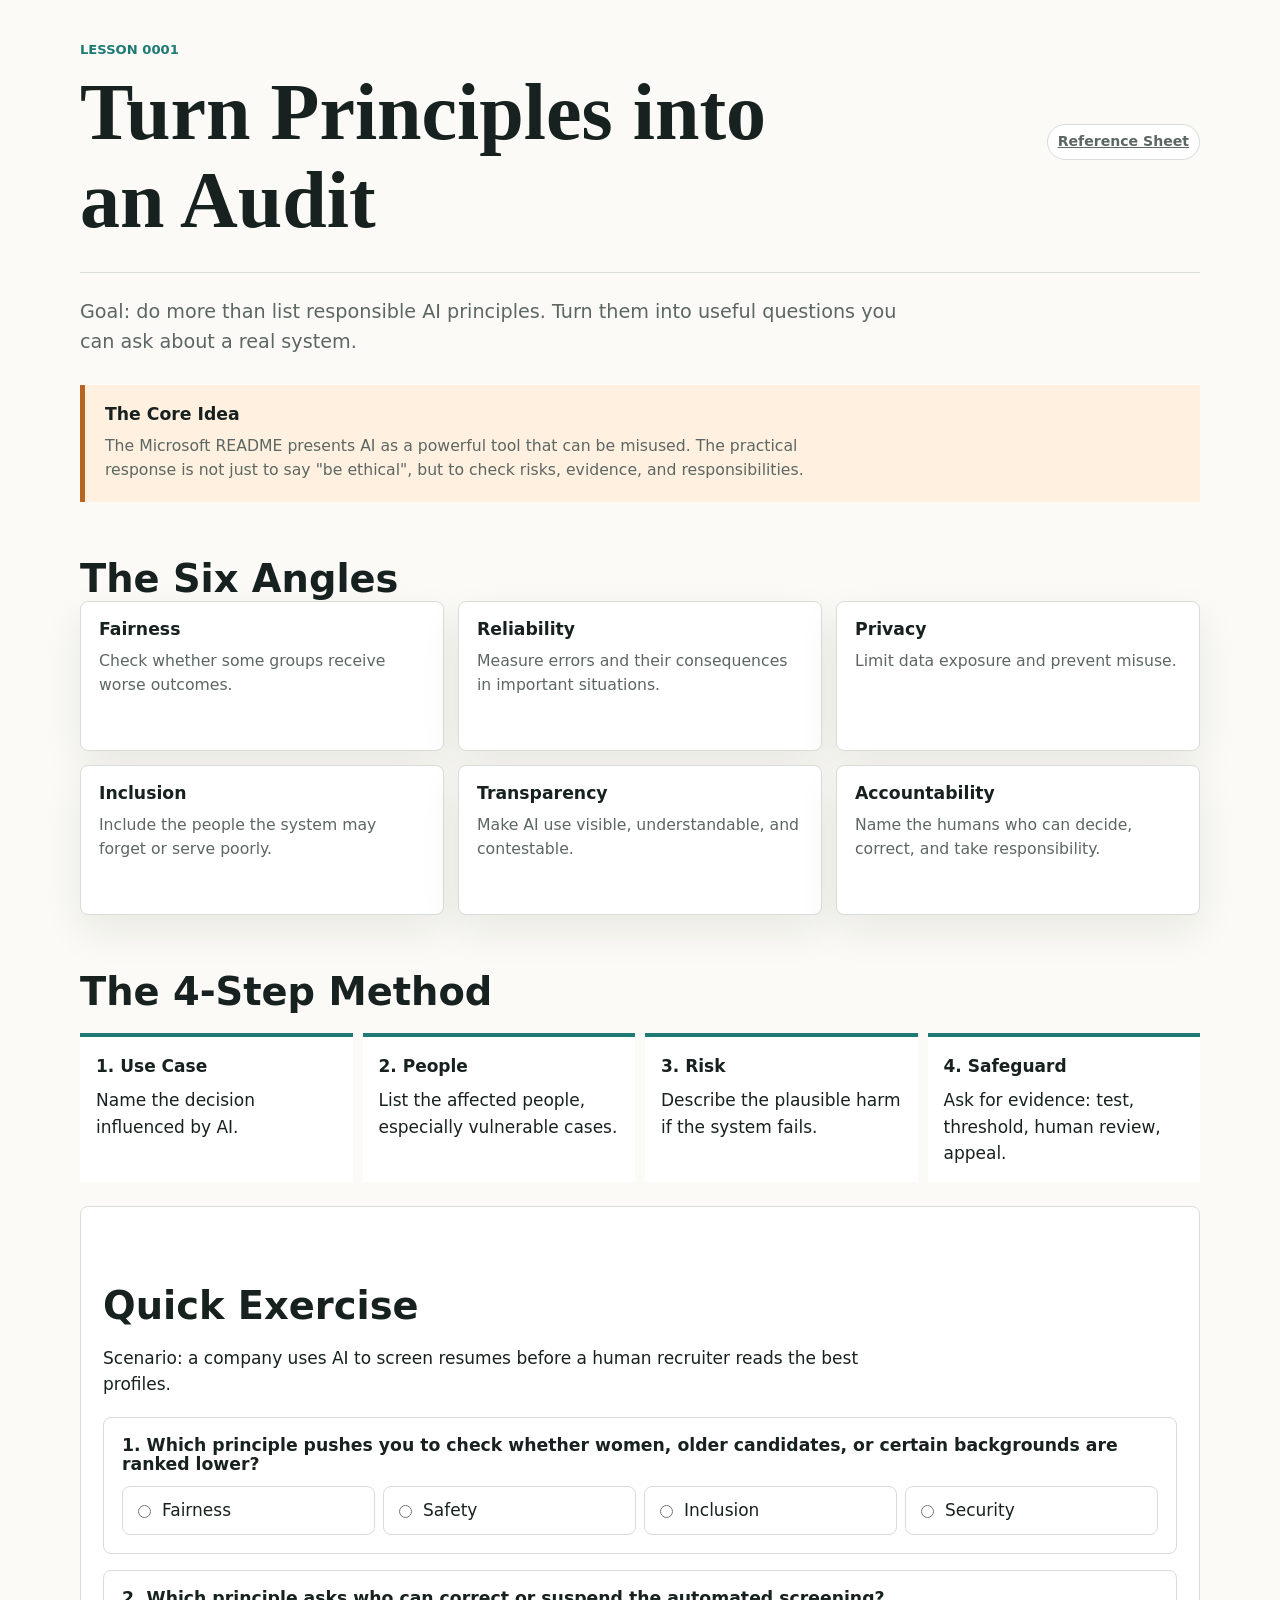
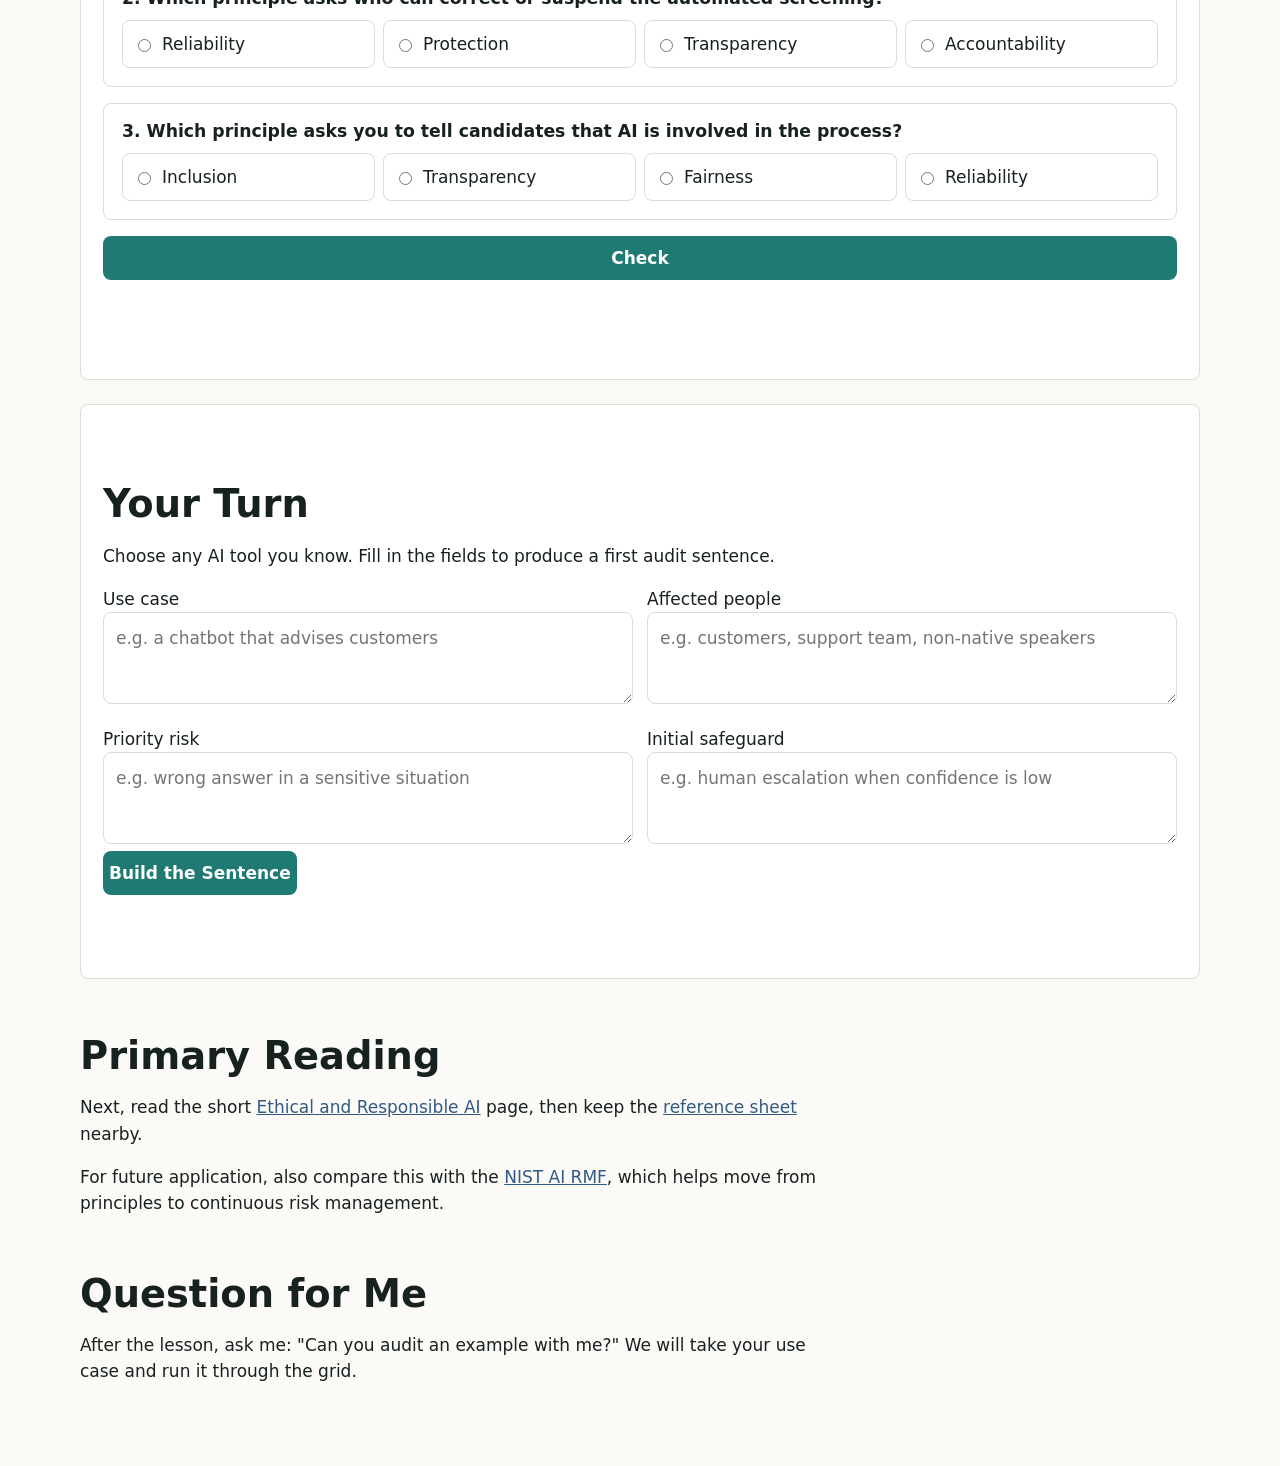
==== lessons/0001-transformer-les-principes-en-audit.html @ 4d289f44 "Initial responsible AI learning site" ====
<!doctype html>
<html lang="en">
  <head>
    <meta charset="utf-8" />
    <meta name="viewport" content="width=device-width, initial-scale=1" />
    <title>Lesson 0001 - Turn Principles into an Audit</title>
    <link rel="stylesheet" href="../assets/course.css" />
  </head>
  <body>
    <main class="page">
      <nav class="topbar">
        <div>
          <p class="kicker">Lesson 0001</p>
          <h1>Turn Principles into an Audit</h1>
        </div>
        <a class="pill" href="../reference/principes-ia-responsable.html">Reference Sheet</a>
      </nav>

      <p class="lede">
        Goal: do more than list responsible AI principles. Turn them into useful questions you can ask about a real system.
      </p>

      <section class="callout">
        <h3>The Core Idea</h3>
        <p>
          The Microsoft README presents AI as a powerful tool that can be misused. The practical response is not just to say "be ethical", but to check risks, evidence, and responsibilities.
        </p>
      </section>

      <section>
        <h2>The Six Angles</h2>
        <div class="grid">
          <article class="card">
            <h3>Fairness</h3>
            <p>Check whether some groups receive worse outcomes.</p>
          </article>
          <article class="card">
            <h3>Reliability</h3>
            <p>Measure errors and their consequences in important situations.</p>
          </article>
          <article class="card">
            <h3>Privacy</h3>
            <p>Limit data exposure and prevent misuse.</p>
          </article>
          <article class="card">
            <h3>Inclusion</h3>
            <p>Include the people the system may forget or serve poorly.</p>
          </article>
          <article class="card">
            <h3>Transparency</h3>
            <p>Make AI use visible, understandable, and contestable.</p>
          </article>
          <article class="card">
            <h3>Accountability</h3>
            <p>Name the humans who can decide, correct, and take responsibility.</p>
          </article>
        </div>
      </section>

      <section>
        <h2>The 4-Step Method</h2>
        <div class="steps">
          <div class="step">
            <strong>1. Use Case</strong>
            Name the decision influenced by AI.
          </div>
          <div class="step">
            <strong>2. People</strong>
            List the affected people, especially vulnerable cases.
          </div>
          <div class="step">
            <strong>3. Risk</strong>
            Describe the plausible harm if the system fails.
          </div>
          <div class="step">
            <strong>4. Safeguard</strong>
            Ask for evidence: test, threshold, human review, appeal.
          </div>
        </div>
      </section>

      <section class="exercise">
        <h2>Quick Exercise</h2>
        <p>
          Scenario: a company uses AI to screen resumes before a human recruiter reads the best profiles.
        </p>

        <form id="quiz" class="quiz" onsubmit="event.preventDefault(); markQuiz('quiz', { q1: 'Fairness', q2: 'Accountability', q3: 'Transparency' });">
          <div class="question">
            <h3>1. Which principle pushes you to check whether women, older candidates, or certain backgrounds are ranked lower?</h3>
            <div class="choices">
              <label><input type="radio" name="q1" value="Fairness" /> Fairness</label>
              <label><input type="radio" name="q1" value="Safety" /> Safety</label>
              <label><input type="radio" name="q1" value="Inclusion" /> Inclusion</label>
              <label><input type="radio" name="q1" value="Security" /> Security</label>
            </div>
          </div>

          <div class="question">
            <h3>2. Which principle asks who can correct or suspend the automated screening?</h3>
            <div class="choices">
              <label><input type="radio" name="q2" value="Reliability" /> Reliability</label>
              <label><input type="radio" name="q2" value="Protection" /> Protection</label>
              <label><input type="radio" name="q2" value="Transparency" /> Transparency</label>
              <label><input type="radio" name="q2" value="Accountability" /> Accountability</label>
            </div>
          </div>

          <div class="question">
            <h3>3. Which principle asks you to tell candidates that AI is involved in the process?</h3>
            <div class="choices">
              <label><input type="radio" name="q3" value="Inclusion" /> Inclusion</label>
              <label><input type="radio" name="q3" value="Transparency" /> Transparency</label>
              <label><input type="radio" name="q3" value="Fairness" /> Fairness</label>
              <label><input type="radio" name="q3" value="Reliability" /> Reliability</label>
            </div>
          </div>

          <button type="submit">Check</button>
          <p class="feedback" aria-live="polite"></p>
        </form>
      </section>

      <section class="exercise">
        <h2>Your Turn</h2>
        <p>
          Choose any AI tool you know. Fill in the fields to produce a first audit sentence.
        </p>
        <div class="grid two">
          <label>
            Use case
            <textarea id="context" placeholder="e.g. a chatbot that advises customers"></textarea>
          </label>
          <label>
            Affected people
            <textarea id="affected" placeholder="e.g. customers, support team, non-native speakers"></textarea>
          </label>
          <label>
            Priority risk
            <textarea id="risk" placeholder="e.g. wrong answer in a sensitive situation"></textarea>
          </label>
          <label>
            Initial safeguard
            <textarea id="guardrail" placeholder="e.g. human escalation when confidence is low"></textarea>
          </label>
        </div>
        <button type="button" onclick="buildAudit()">Build the Sentence</button>
        <p id="audit-output" class="feedback" aria-live="polite"></p>
      </section>

      <section>
        <h2>Primary Reading</h2>
        <p>
          Next, read the short <a href="https://github.com/microsoft/AI-For-Beginners/blob/main/lessons/7-Ethics/README.md">Ethical and Responsible AI</a> page, then keep the <a href="../reference/principes-ia-responsable.html">reference sheet</a> nearby.
        </p>
        <p>
          For future application, also compare this with the <a href="https://www.nist.gov/itl/ai-risk-management-framework">NIST AI RMF</a>, which helps move from principles to continuous risk management.
        </p>
      </section>

      <section>
        <h2>Question for Me</h2>
        <p>
          After the lesson, ask me: "Can you audit an example with me?" We will take your use case and run it through the grid.
        </p>
      </section>
    </main>
    <script src="../assets/rai-lesson.js"></script>
  </body>
</html>
---- assets/course.css ----
:root {
  color-scheme: light;
  --paper: #fbfaf6;
  --ink: #17211f;
  --muted: #5c6764;
  --line: #d8ded7;
  --teal: #1f7a74;
  --teal-soft: #e6f3f1;
  --blue: #315a86;
  --amber: #b86523;
  --amber-soft: #fff0df;
  --rose: #93445b;
  --white: #ffffff;
  --shadow: 0 16px 40px rgba(23, 33, 31, 0.08);
  font-family: Inter, ui-sans-serif, system-ui, -apple-system, BlinkMacSystemFont, "Segoe UI", sans-serif;
}

* {
  box-sizing: border-box;
}

html {
  background: var(--paper);
  color: var(--ink);
}

body {
  margin: 0;
  font-size: 17px;
  line-height: 1.55;
}

a {
  color: var(--blue);
}

.page {
  width: min(1120px, calc(100% - 32px));
  margin: 0 auto;
  padding: 40px 0 64px;
}

.topbar {
  display: flex;
  justify-content: space-between;
  gap: 16px;
  align-items: center;
  padding-bottom: 28px;
  border-bottom: 1px solid var(--line);
}

.kicker {
  margin: 0 0 8px;
  color: var(--teal);
  font-size: 0.82rem;
  font-weight: 800;
  text-transform: uppercase;
}

h1,
h2,
h3 {
  margin: 0;
  line-height: 1.1;
}

h1 {
  max-width: 780px;
  font-family: Georgia, "Times New Roman", serif;
  font-size: clamp(2.4rem, 8vw, 5rem);
  font-weight: 700;
}

h2 {
  margin-top: 56px;
  font-size: clamp(1.65rem, 4vw, 2.4rem);
}

h3 {
  font-size: 1.08rem;
}

p {
  max-width: 760px;
}

.lede {
  max-width: 820px;
  margin: 24px 0 0;
  color: var(--muted);
  font-size: 1.2rem;
}

.pill {
  display: inline-flex;
  align-items: center;
  min-height: 34px;
  padding: 6px 10px;
  border: 1px solid var(--line);
  border-radius: 999px;
  background: var(--white);
  color: var(--muted);
  font-size: 0.88rem;
  font-weight: 700;
  white-space: nowrap;
}

.band {
  margin-top: 36px;
  padding: 28px 0;
  border-block: 1px solid var(--line);
}

.grid {
  display: grid;
  grid-template-columns: repeat(3, minmax(0, 1fr));
  gap: 14px;
}

.two {
  grid-template-columns: repeat(2, minmax(0, 1fr));
}

.card {
  min-height: 150px;
  padding: 18px;
  border: 1px solid var(--line);
  border-radius: 8px;
  background: var(--white);
  box-shadow: var(--shadow);
}

.card p,
.callout p {
  margin: 10px 0 0;
  color: var(--muted);
  font-size: 0.98rem;
}

.callout {
  margin-top: 28px;
  padding: 20px;
  border-left: 5px solid var(--amber);
  background: var(--amber-soft);
}

.principle {
  display: flex;
  gap: 12px;
  align-items: flex-start;
}

.badge {
  display: grid;
  flex: 0 0 32px;
  width: 32px;
  height: 32px;
  place-items: center;
  border-radius: 50%;
  background: var(--teal-soft);
  color: var(--teal);
  font-weight: 900;
}

.steps {
  display: grid;
  grid-template-columns: repeat(4, minmax(0, 1fr));
  gap: 10px;
  margin-top: 20px;
}

.step {
  min-height: 112px;
  padding: 16px;
  border-top: 4px solid var(--teal);
  background: var(--white);
}

.step strong {
  display: block;
  margin-bottom: 8px;
}

.exercise {
  margin-top: 24px;
  padding: 22px;
  border: 1px solid var(--line);
  border-radius: 8px;
  background: var(--white);
}

.quiz {
  display: grid;
  gap: 16px;
  margin-top: 20px;
}

.question {
  padding: 18px;
  border: 1px solid var(--line);
  border-radius: 8px;
  background: #fff;
}

.choices {
  display: grid;
  grid-template-columns: repeat(4, minmax(0, 1fr));
  gap: 8px;
  margin-top: 12px;
}

.choices label {
  display: flex;
  min-height: 48px;
  align-items: center;
  gap: 8px;
  padding: 10px;
  border: 1px solid var(--line);
  border-radius: 8px;
  cursor: pointer;
}

.choices label:has(input:checked) {
  border-color: var(--teal);
  background: var(--teal-soft);
}

button {
  min-height: 44px;
  border: 0;
  border-radius: 8px;
  background: var(--teal);
  color: white;
  font: inherit;
  font-weight: 800;
  cursor: pointer;
}

button:hover {
  background: #165f5a;
}

textarea {
  width: 100%;
  min-height: 92px;
  resize: vertical;
  padding: 12px;
  border: 1px solid var(--line);
  border-radius: 8px;
  font: inherit;
}

.feedback {
  min-height: 32px;
  margin-top: 12px;
  color: var(--rose);
  font-weight: 800;
}

.feedback.good {
  color: var(--teal);
}

.source-list {
  padding-left: 1.2rem;
  color: var(--muted);
}

table {
  width: 100%;
  margin-top: 20px;
  border-collapse: collapse;
  background: var(--white);
}

th,
td {
  padding: 12px;
  border-bottom: 1px solid var(--line);
  text-align: left;
  vertical-align: top;
}

th {
  color: var(--teal);
  font-size: 0.86rem;
  text-transform: uppercase;
}

.print-note {
  margin-top: 32px;
  color: var(--muted);
  font-size: 0.92rem;
}

@media (max-width: 780px) {
  .topbar {
    align-items: flex-start;
    flex-direction: column;
  }

  .grid,
  .two,
  .steps,
  .choices {
    grid-template-columns: 1fr;
  }

  .card {
    min-height: auto;
  }
}

@media print {
  body {
    background: white;
  }

  .page {
    width: auto;
    padding: 0;
  }

  .card,
  .exercise {
    box-shadow: none;
  }

  button,
  textarea,
  .feedback {
    display: none;
  }
}
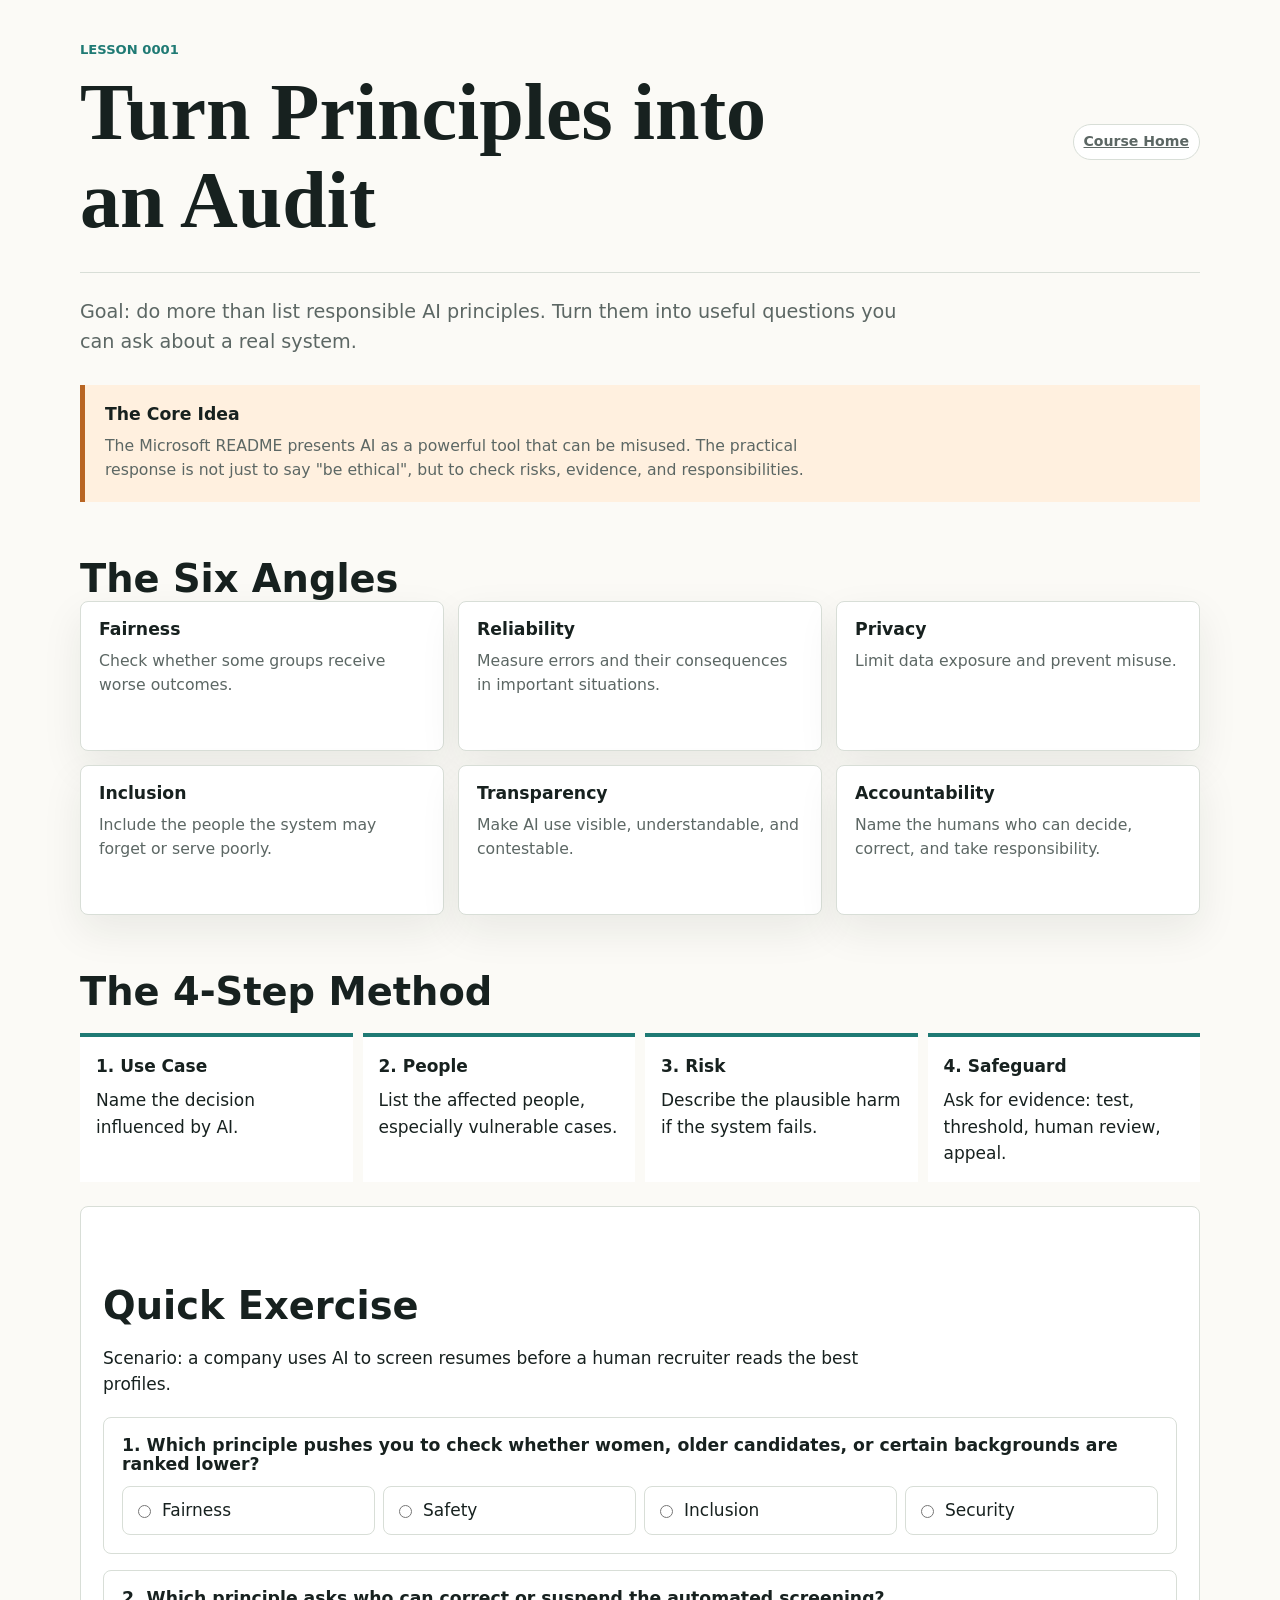
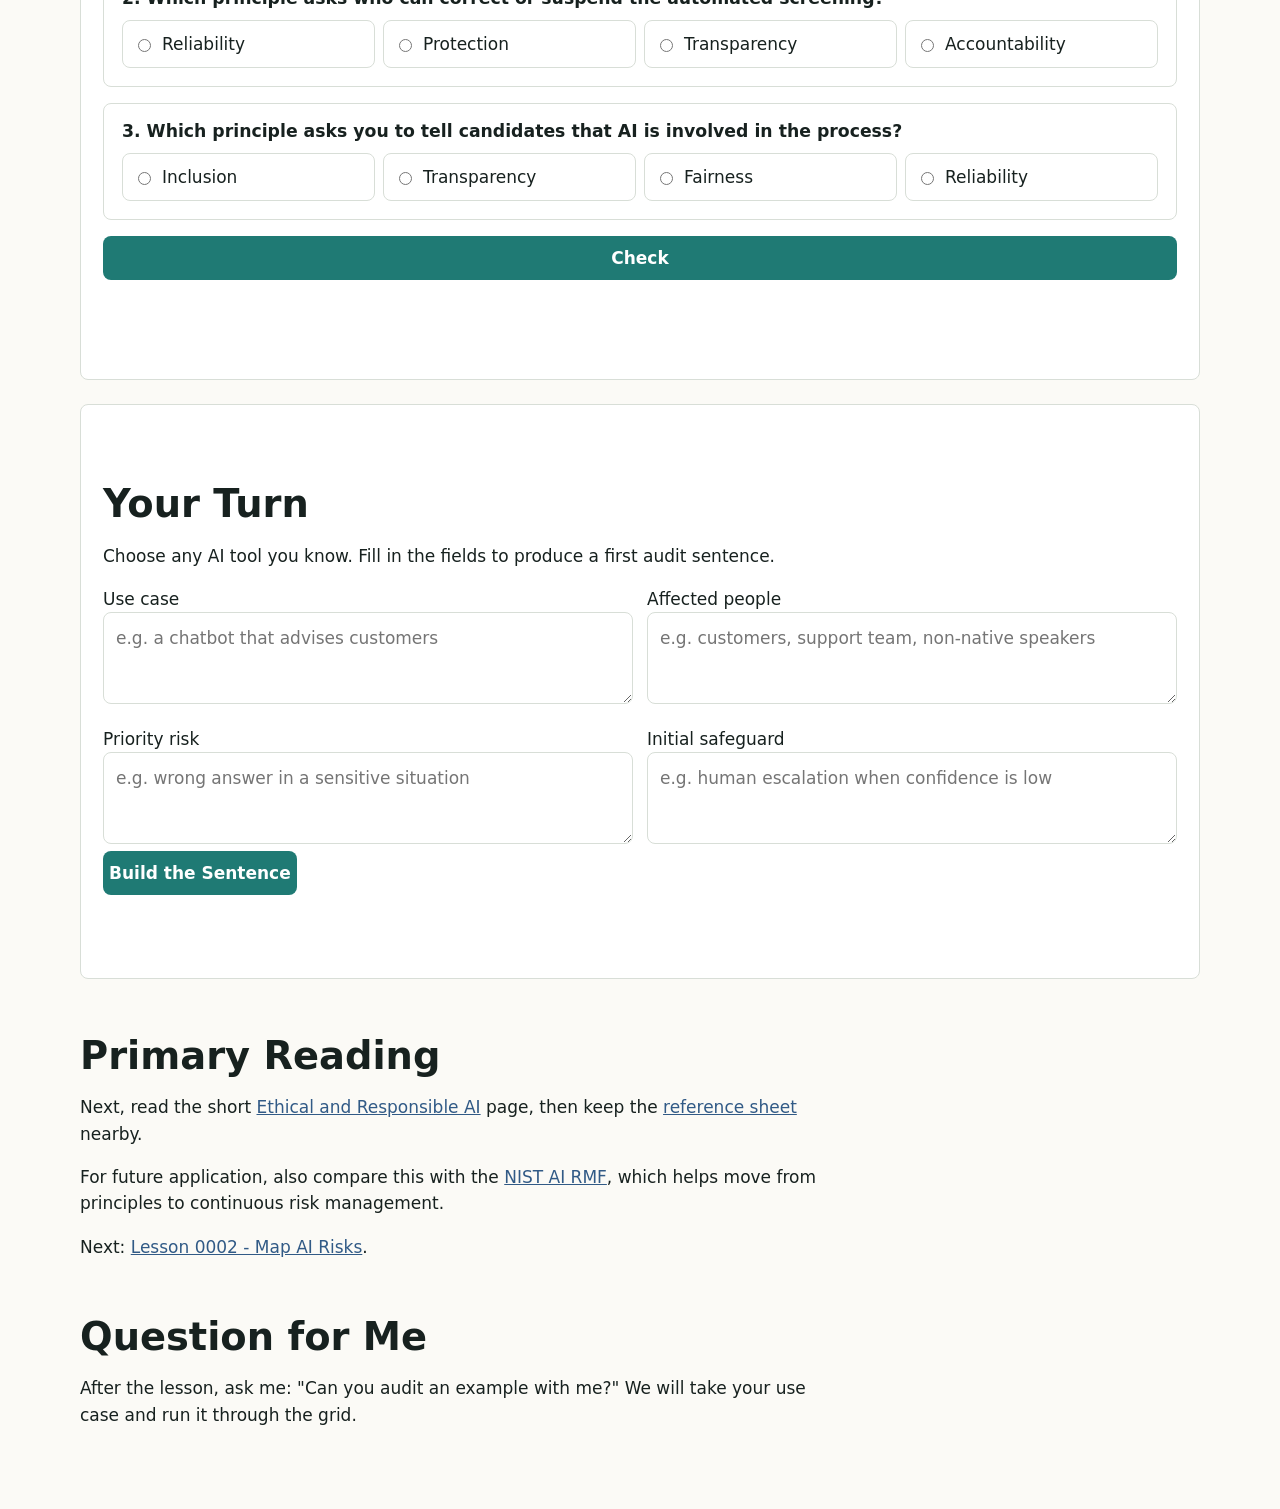
==== commit a6b05718: "Expand responsible AI learning pathway" ====
--- a/lessons/0001-transformer-les-principes-en-audit.html
+++ b/lessons/0001-transformer-les-principes-en-audit.html
@@ -13,7 +13,7 @@
           <p class="kicker">Lesson 0001</p>
           <h1>Turn Principles into an Audit</h1>
         </div>
-        <a class="pill" href="../reference/principes-ia-responsable.html">Reference Sheet</a>
+        <a class="pill" href="../index.html">Course Home</a>
       </nav>
 
       <p class="lede">
@@ -156,6 +156,9 @@
         <p>
           For future application, also compare this with the <a href="https://www.nist.gov/itl/ai-risk-management-framework">NIST AI RMF</a>, which helps move from principles to continuous risk management.
         </p>
+        <p>
+          Next: <a href="0002-map-ai-risks.html">Lesson 0002 - Map AI Risks</a>.
+        </p>
       </section>
 
       <section>
--- a/assets/course.css
+++ b/assets/course.css
@@ -91,6 +91,14 @@
   font-size: 1.2rem;
 }
 
+.course-diagram {
+  display: block;
+  width: 100%;
+  margin-top: 28px;
+  border-radius: 8px;
+  box-shadow: var(--shadow);
+}
+
 .pill {
   display: inline-flex;
   align-items: center;
